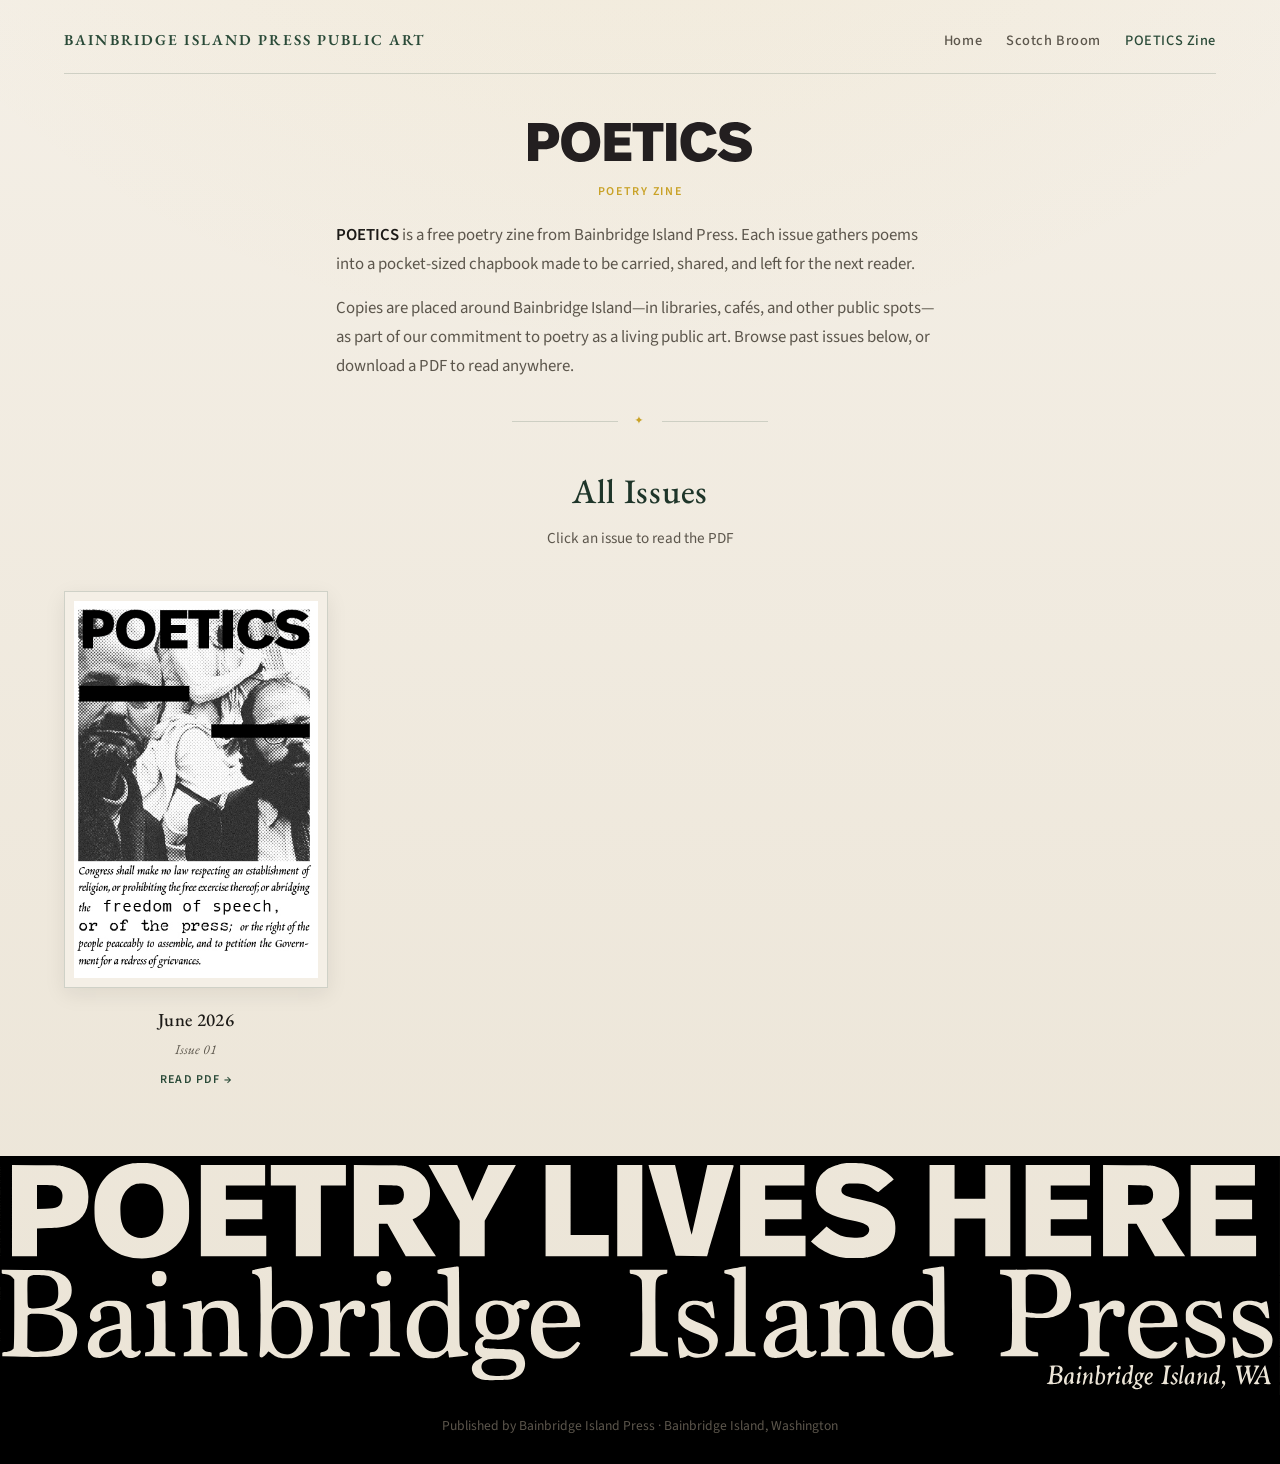
==== poetics-zine/index.html @ d8911ba6 "Mark 2 Signed-off-by: Ben Rockwood <benr@cuddletech.com>" ====
<!DOCTYPE html>
<html lang="en">
<head>
  <meta charset="utf-8">
  <meta name="viewport" content="width=device-width, initial-scale=1">
  <title>POETICS Zine — Bainbridge Island Press</title>
  <meta name="description" content="POETICS is a free poetry zine from Bainbridge Island Press—collected work for readers across Bainbridge Island.">
  <link rel="preconnect" href="https://fonts.googleapis.com">
  <link rel="preconnect" href="https://fonts.gstatic.com" crossorigin>
  <link href="https://fonts.googleapis.com/css2?family=EB+Garamond:ital,wght@0,400;0,500;0,600;1,400&family=Source+Sans+3:wght@400;500;600&display=swap" rel="stylesheet">
  <link rel="stylesheet" href="../css/site.css">
</head>
<body>
  <header class="site-header">
    <div class="wrap">
      <a class="brand-mark" href="/">Bainbridge Island Press Public Art</a>
      <nav class="nav" aria-label="Primary">
        <a href="/">Home</a>
        <a href="/scotch-broom/">Scotch Broom</a>
        <a href="/poetics-zine/" aria-current="page">POETICS Zine</a>
      </nav>
    </div>
  </header>

  <main>
    <section class="project-intro wrap" aria-labelledby="project-title">
      <img
        class="project-wordmark project-wordmark--poetics"
        src="../images/POETICS-wordmark.svg"
        alt=""
        width="224"
        aria-hidden="true"
      >
      <h1 id="project-title" class="visually-hidden">POETICS</h1>
      <span class="project-label">Poetry Zine</span>
      <div class="project-description">
        <p>
          <strong>POETICS</strong> is a free poetry zine from Bainbridge Island Press.
          Each issue gathers poems into a pocket-sized chapbook made to be carried, shared, and left for the next reader.
        </p>
        <p>
          Copies are placed around Bainbridge Island—in libraries, cafés, and other public spots—
          as part of our commitment to poetry as a living public art. Browse past issues below, or download a PDF to read anywhere.
        </p>
      </div>
      <div class="hero-ornament" aria-hidden="true"><span>✦</span></div>
    </section>

    <section class="gallery-section wrap" aria-labelledby="gallery-title">
      <div class="section-head">
        <h2 id="gallery-title">All Issues</h2>
        <p>Click an issue to read the PDF</p>
      </div>

      <!-- GALLERY:POETICS:START -->
          <div class="item-grid item-grid--gallery">
            <article class="item-card">
              <a class="item-link" href="POETICS-Zine-0626.pdf" target="_blank" rel="noopener noreferrer">
                <div class="item-frame item-frame--zine">
                  <img
                    src="POETICS-Zine-0626.jpg"
                    alt="POETICS zine cover: POETICS Zine, June 2026"
                    width="396"
                    height="612"
                    loading="lazy"
                  >
                </div>
                <div class="item-caption">
                  <span class="month">June 2026</span>
                  <span class="artist">Issue 01</span>
                  <span class="action">Read PDF →</span>
                </div>
              </a>
            </article>
          </div>
      <!-- GALLERY:POETICS:END -->
    </section>
  </main>

  <footer class="site-footer">
    <img
      class="footer-banner"
      src="../images/BIP-PoetryLivesHere.svg"
      alt="Bainbridge Island Press — Poetry Lives Here"
      width="2250"
      height="420"
    >
    <p class="footer-credit">
      Published by Bainbridge Island Press · Bainbridge Island, Washington
    </p>
  </footer>
</body>
</html>
---- css/site.css ----
:root {
  --cream: #f4efe6;
  --cream-dark: #ebe4d6;
  --paper: #faf7f0;
  --ink: #1c1a17;
  --ink-muted: #5c564c;
  --green: #2a4a38;
  --green-deep: #1e3529;
  --gold: #c9a227;
  --gold-soft: #e8d59a;
  --rule: rgba(42, 74, 56, 0.18);
  --shadow: 0 12px 40px rgba(28, 26, 23, 0.12);
  --radius: 2px;
  --max: 72rem;
  --measure: 38rem;
}

*, *::before, *::after {
  box-sizing: border-box;
}

html {
  scroll-behavior: smooth;
}

body {
  margin: 0;
  font-family: "Source Sans 3", system-ui, sans-serif;
  font-size: 1.0625rem;
  line-height: 1.65;
  color: var(--ink);
  background:
    radial-gradient(ellipse 120% 80% at 50% -20%, rgba(201, 162, 39, 0.08), transparent 55%),
    linear-gradient(180deg, var(--cream) 0%, var(--cream-dark) 100%);
  min-height: 100vh;
}

img {
  max-width: 100%;
  height: auto;
  display: block;
}

.visually-hidden {
  position: absolute;
  width: 1px;
  height: 1px;
  padding: 0;
  margin: -1px;
  overflow: hidden;
  clip: rect(0, 0, 0, 0);
  white-space: nowrap;
  border: 0;
}

a {
  color: var(--green);
  text-decoration-thickness: 1px;
  text-underline-offset: 0.18em;
  transition: color 0.15s ease;
}

a:hover {
  color: var(--green-deep);
}

/* —— Layout —— */
.wrap {
  width: min(100% - 2.5rem, var(--max));
  margin-inline: auto;
}

.wrap--narrow {
  max-width: 42rem;
}

/* —— Header —— */
.site-header {
  padding: 1.75rem 0 0;
}

.site-header .wrap {
  display: flex;
  align-items: center;
  justify-content: space-between;
  gap: 1rem;
  padding-bottom: 1.25rem;
  border-bottom: 1px solid var(--rule);
}

.brand-mark {
  font-family: "EB Garamond", Georgia, serif;
  font-size: 0.95rem;
  font-weight: 600;
  letter-spacing: 0.14em;
  text-transform: uppercase;
  color: var(--green);
  text-decoration: none;
}

.brand-mark:hover {
  color: var(--green-deep);
}

.nav {
  display: flex;
  gap: 1.5rem;
  font-size: 0.9rem;
  font-weight: 500;
  letter-spacing: 0.04em;
}

.nav a {
  color: var(--ink-muted);
  text-decoration: none;
}

.nav a:hover,
.nav a[aria-current="page"] {
  color: var(--green);
}

/* —— Hero —— */
.hero {
  padding: 3.5rem 0 1.5rem;
  text-align: center;
}

.hero-tag {
  margin: 0 0 0.85rem;
  font-size: 0.8rem;
  font-weight: 600;
  letter-spacing: 0.16em;
  text-transform: uppercase;
  color: var(--ink-muted);
}

.hero-lede {
  font-family: "EB Garamond", Georgia, serif;
  font-size: clamp(1.25rem, 2.4vw, 1.5rem);
  font-weight: 400;
  line-height: 1.55;
  color: var(--ink);
  max-width: 36rem;
  margin: 0 auto;
}

.hero-ornament {
  display: flex;
  align-items: center;
  justify-content: center;
  gap: 1rem;
  margin: 2rem auto 0;
  max-width: 16rem;
  color: var(--gold);
}

.hero-ornament::before,
.hero-ornament::after {
  content: "";
  flex: 1;
  height: 1px;
  background: var(--rule);
}

.hero-ornament span {
  font-size: 0.7rem;
  letter-spacing: 0.2em;
}

/* —— Project intro (dedicated pages) —— */
.project-intro {
  padding: 3rem 0 2rem;
  text-align: center;
}

.project-intro .project-wordmark {
  width: min(100%, 18rem);
  margin: 0 auto 1.25rem;
}

.project-intro .project-wordmark--poetics {
  width: min(100%, 14rem);
}

.project-intro h1 {
  font-family: "EB Garamond", Georgia, serif;
  font-size: clamp(1.85rem, 3.2vw, 2.35rem);
  font-weight: 500;
  letter-spacing: 0.02em;
  margin: 0 0 0.75rem;
  color: var(--green-deep);
}

.project-intro .project-label {
  display: block;
  margin-bottom: 1.25rem;
  font-size: 0.75rem;
  font-weight: 600;
  letter-spacing: 0.14em;
  text-transform: uppercase;
  color: var(--gold);
}

.project-description {
  max-width: var(--measure);
  margin: 0 auto;
  font-size: 1.05rem;
  line-height: 1.7;
  color: var(--ink-muted);
  text-align: left;
}

.project-description p {
  margin: 0 0 1rem;
}

.project-description p:last-child {
  margin-bottom: 0;
}

.project-description strong {
  color: var(--ink);
  font-weight: 600;
}

/* —— Projects (side-by-side galleries on home) —— */
.projects {
  padding: 1.5rem 0 4rem;
}

.gallery-section {
  padding: 0 0 4rem;
}

.section-head {
  text-align: center;
  margin-bottom: 2.5rem;
}

.section-head h2 {
  font-family: "EB Garamond", Georgia, serif;
  font-size: clamp(1.75rem, 3vw, 2.15rem);
  font-weight: 500;
  letter-spacing: 0.02em;
  margin: 0 0 0.4rem;
  color: var(--green-deep);
}

.section-head p {
  margin: 0;
  font-size: 0.95rem;
  color: var(--ink-muted);
}

.project-columns {
  display: grid;
  grid-template-columns: 1fr 1fr;
  gap: 2rem;
  align-items: start;
}

.project-panel {
  background: var(--paper);
  border: 1px solid var(--rule);
  box-shadow: var(--shadow);
  padding: 2rem 1.75rem 2.25rem;
  min-width: 0;
}

.project-header {
  text-align: center;
  margin-bottom: 1.75rem;
  padding-bottom: 1.5rem;
  border-bottom: 1px solid var(--rule);
}

.project-wordmark {
  width: min(100%, 16rem);
  margin: 0 auto 1rem;
}

.project-wordmark--poetics {
  width: min(100%, 12rem);
}

.project-blurb {
  margin: 0;
  font-size: 0.95rem;
  line-height: 1.55;
  color: var(--ink-muted);
  max-width: 22rem;
  margin-inline: auto;
}

.project-label {
  display: block;
  margin-top: 0.85rem;
  font-size: 0.75rem;
  font-weight: 600;
  letter-spacing: 0.14em;
  text-transform: uppercase;
  color: var(--gold);
}

.project-more {
  display: block;
  margin-top: 1.5rem;
  text-align: center;
  font-size: 0.8rem;
  font-weight: 600;
  letter-spacing: 0.1em;
  text-transform: uppercase;
  text-decoration: none;
  color: var(--green);
}

.project-more:hover {
  color: var(--green-deep);
}

/* —— Item cards / galleries —— */
.item-grid {
  display: grid;
  grid-template-columns: 1fr;
  gap: 1.75rem;
  justify-items: center;
  max-width: 16rem;
  margin: 0 auto;
}

.item-grid--gallery {
  max-width: none;
  grid-template-columns: repeat(auto-fill, minmax(14rem, 1fr));
  gap: 2rem;
  justify-items: stretch;
}

.item-card {
  width: 100%;
  text-align: center;
}

.item-link {
  display: block;
  text-decoration: none;
  color: inherit;
}

.item-frame {
  position: relative;
  background: var(--cream);
  padding: 0.55rem;
  border: 1px solid var(--rule);
  box-shadow: 0 6px 20px rgba(28, 26, 23, 0.08);
  transition: transform 0.25s ease, box-shadow 0.25s ease;
}

.item-link:hover .item-frame,
.item-link:focus-visible .item-frame {
  transform: translateY(-4px);
  box-shadow: 0 18px 48px rgba(28, 26, 23, 0.16);
}

.item-link:focus-visible {
  outline: none;
}

.item-link:focus-visible .item-frame {
  outline: 2px solid var(--green);
  outline-offset: 3px;
}

.item-frame img {
  width: 100%;
  background: #f0ebe0;
}

/* Broadsides: tall portrait */
.item-frame--broadside img {
  aspect-ratio: 612 / 1008;
  object-fit: cover;
}

/* Zines: slightly shorter portrait (cover) */
.item-frame--zine img {
  aspect-ratio: 396 / 612;
  object-fit: cover;
}

.item-caption {
  margin-top: 1rem;
}

.item-caption .month {
  font-family: "EB Garamond", Georgia, serif;
  font-size: 1.15rem;
  font-weight: 500;
  color: var(--ink);
  letter-spacing: 0.02em;
}

.item-caption .artist {
  display: block;
  margin-top: 0.2rem;
  font-size: 0.85rem;
  color: var(--ink-muted);
  font-style: italic;
  font-family: "EB Garamond", Georgia, serif;
}

.item-caption .action {
  display: inline-block;
  margin-top: 0.55rem;
  font-size: 0.75rem;
  font-weight: 600;
  letter-spacing: 0.1em;
  text-transform: uppercase;
  color: var(--green);
}

.item-link:hover .action {
  color: var(--green-deep);
}

/* —— Footer —— */
.site-footer {
  margin: 0;
  padding: 0;
  line-height: 0;
}

.footer-banner {
  width: 100%;
  height: auto;
  display: block;
}

.footer-credit {
  margin: 0;
  padding: 1.25rem 1.25rem 1.75rem;
  text-align: center;
  font-size: 0.85rem;
  color: var(--ink-muted);
  background: #000;
  line-height: 1.55;
}

/* —— Responsive —— */
@media (max-width: 820px) {
  .project-columns {
    grid-template-columns: 1fr;
    gap: 1.75rem;
  }

  .item-grid {
    max-width: 18rem;
  }

  .item-grid--gallery {
    max-width: none;
    grid-template-columns: repeat(auto-fill, minmax(12rem, 1fr));
  }
}

@media (max-width: 520px) {
  .site-header .wrap {
    flex-direction: column;
    align-items: flex-start;
    gap: 0.75rem;
  }

  .hero {
    padding: 2.75rem 0 1rem;
  }

  .project-intro {
    padding: 2.25rem 0 1.5rem;
  }

  .project-panel {
    padding: 1.5rem 1.15rem 1.75rem;
  }

  .nav {
    gap: 1rem;
    flex-wrap: wrap;
  }
}

@media (prefers-reduced-motion: reduce) {
  html {
    scroll-behavior: auto;
  }

  .item-frame {
    transition: none;
  }

  .item-link:hover .item-frame {
    transform: none;
  }
}
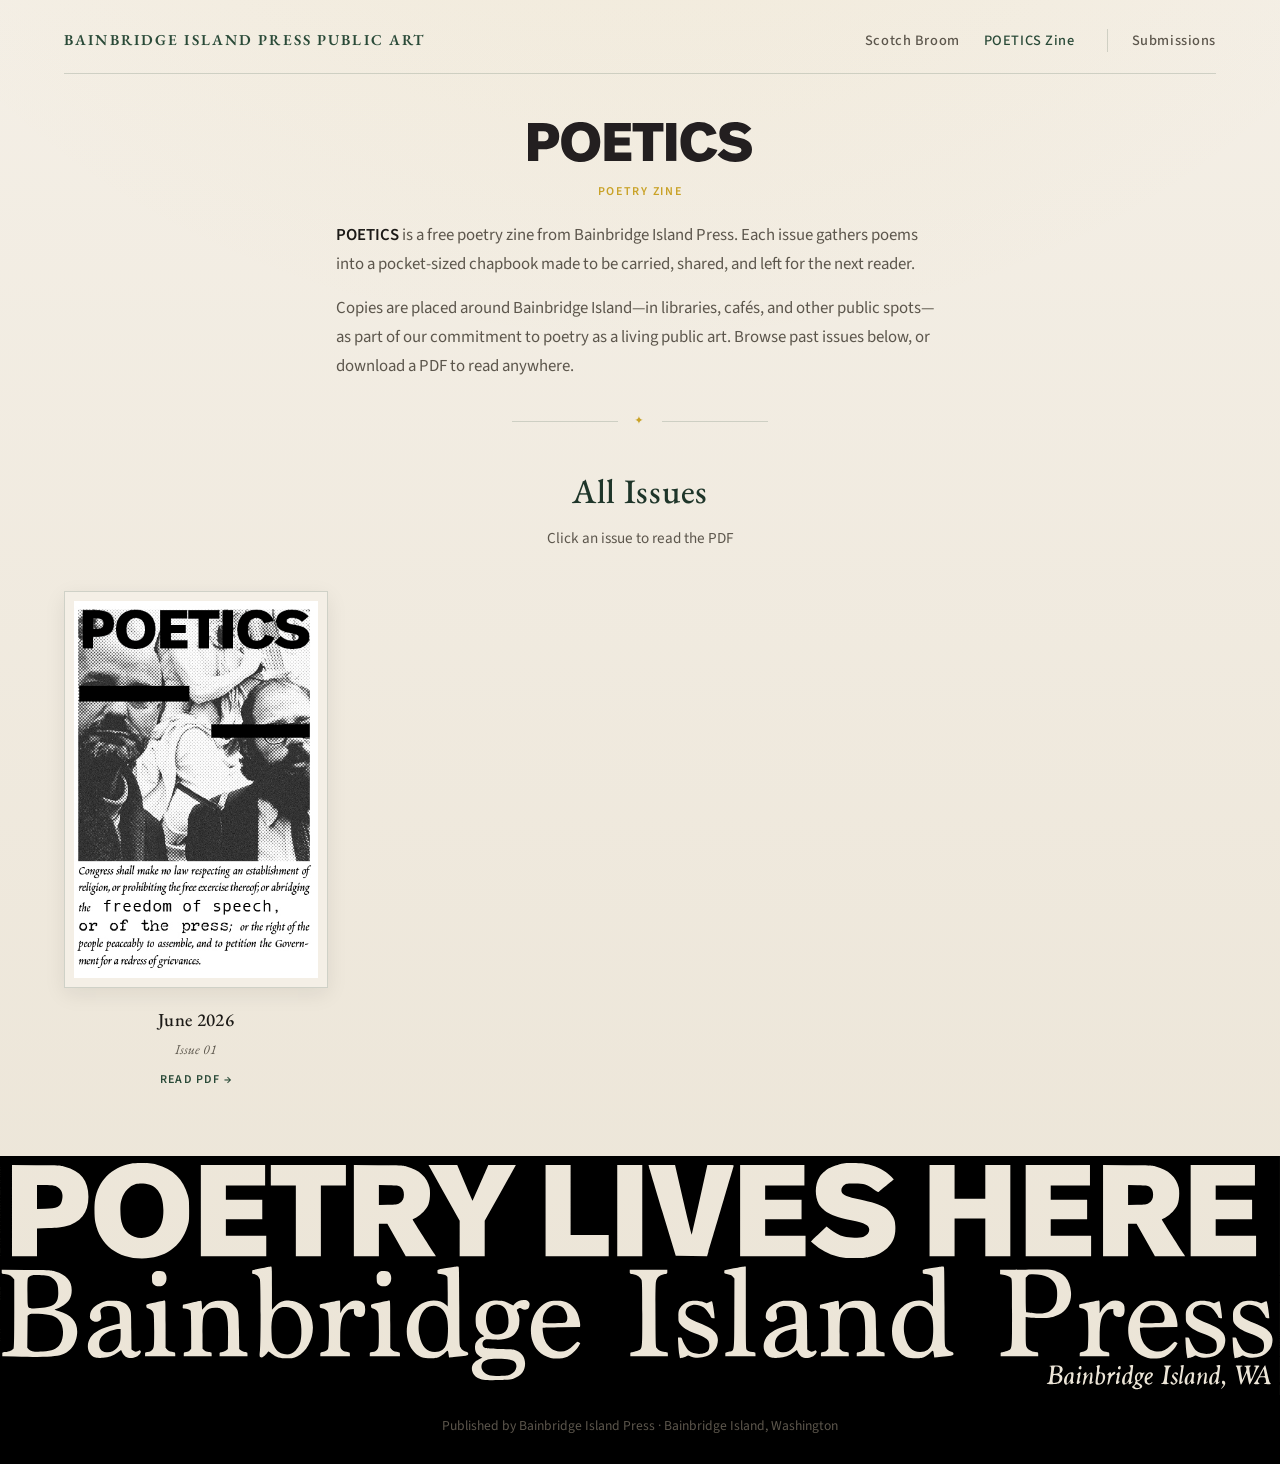
==== commit 4e9866ee: "Favicon and Submissions page Signed-off-by: Ben Rockwood <benr@cuddletech.com>" ====
--- a/poetics-zine/index.html
+++ b/poetics-zine/index.html
@@ -5,6 +5,7 @@
   <meta name="viewport" content="width=device-width, initial-scale=1">
   <title>POETICS Zine — Bainbridge Island Press</title>
   <meta name="description" content="POETICS is a free poetry zine from Bainbridge Island Press—collected work for readers across Bainbridge Island.">
+  <link rel="icon" type="image/png" href="/images/favicon-32x32.png">
   <link rel="preconnect" href="https://fonts.googleapis.com">
   <link rel="preconnect" href="https://fonts.gstatic.com" crossorigin>
   <link href="https://fonts.googleapis.com/css2?family=EB+Garamond:ital,wght@0,400;0,500;0,600;1,400&family=Source+Sans+3:wght@400;500;600&display=swap" rel="stylesheet">
@@ -15,9 +16,9 @@
     <div class="wrap">
       <a class="brand-mark" href="/">Bainbridge Island Press Public Art</a>
       <nav class="nav" aria-label="Primary">
-        <a href="/">Home</a>
         <a href="/scotch-broom/">Scotch Broom</a>
         <a href="/poetics-zine/" aria-current="page">POETICS Zine</a>
+        <a class="nav-end" href="/submissions/">Submissions</a>
       </nav>
     </div>
   </header>
--- a/css/site.css
+++ b/css/site.css
@@ -104,6 +104,7 @@
 
 .nav {
   display: flex;
+  align-items: center;
   gap: 1.5rem;
   font-size: 0.9rem;
   font-weight: 500;
@@ -118,6 +119,26 @@
 .nav a:hover,
 .nav a[aria-current="page"] {
   color: var(--green);
+}
+
+.nav .nav-end {
+  margin-left: 0.5rem;
+  padding-left: 1.5rem;
+  border-left: 1px solid var(--rule);
+}
+
+.project-description .submit-list {
+  margin: 0 0 1rem;
+  padding-left: 1.25rem;
+  color: var(--ink-muted);
+}
+
+.project-description .submit-list li {
+  margin-bottom: 0.45rem;
+}
+
+.project-description .submit-list li:last-child {
+  margin-bottom: 0;
 }
 
 /* —— Hero —— */
